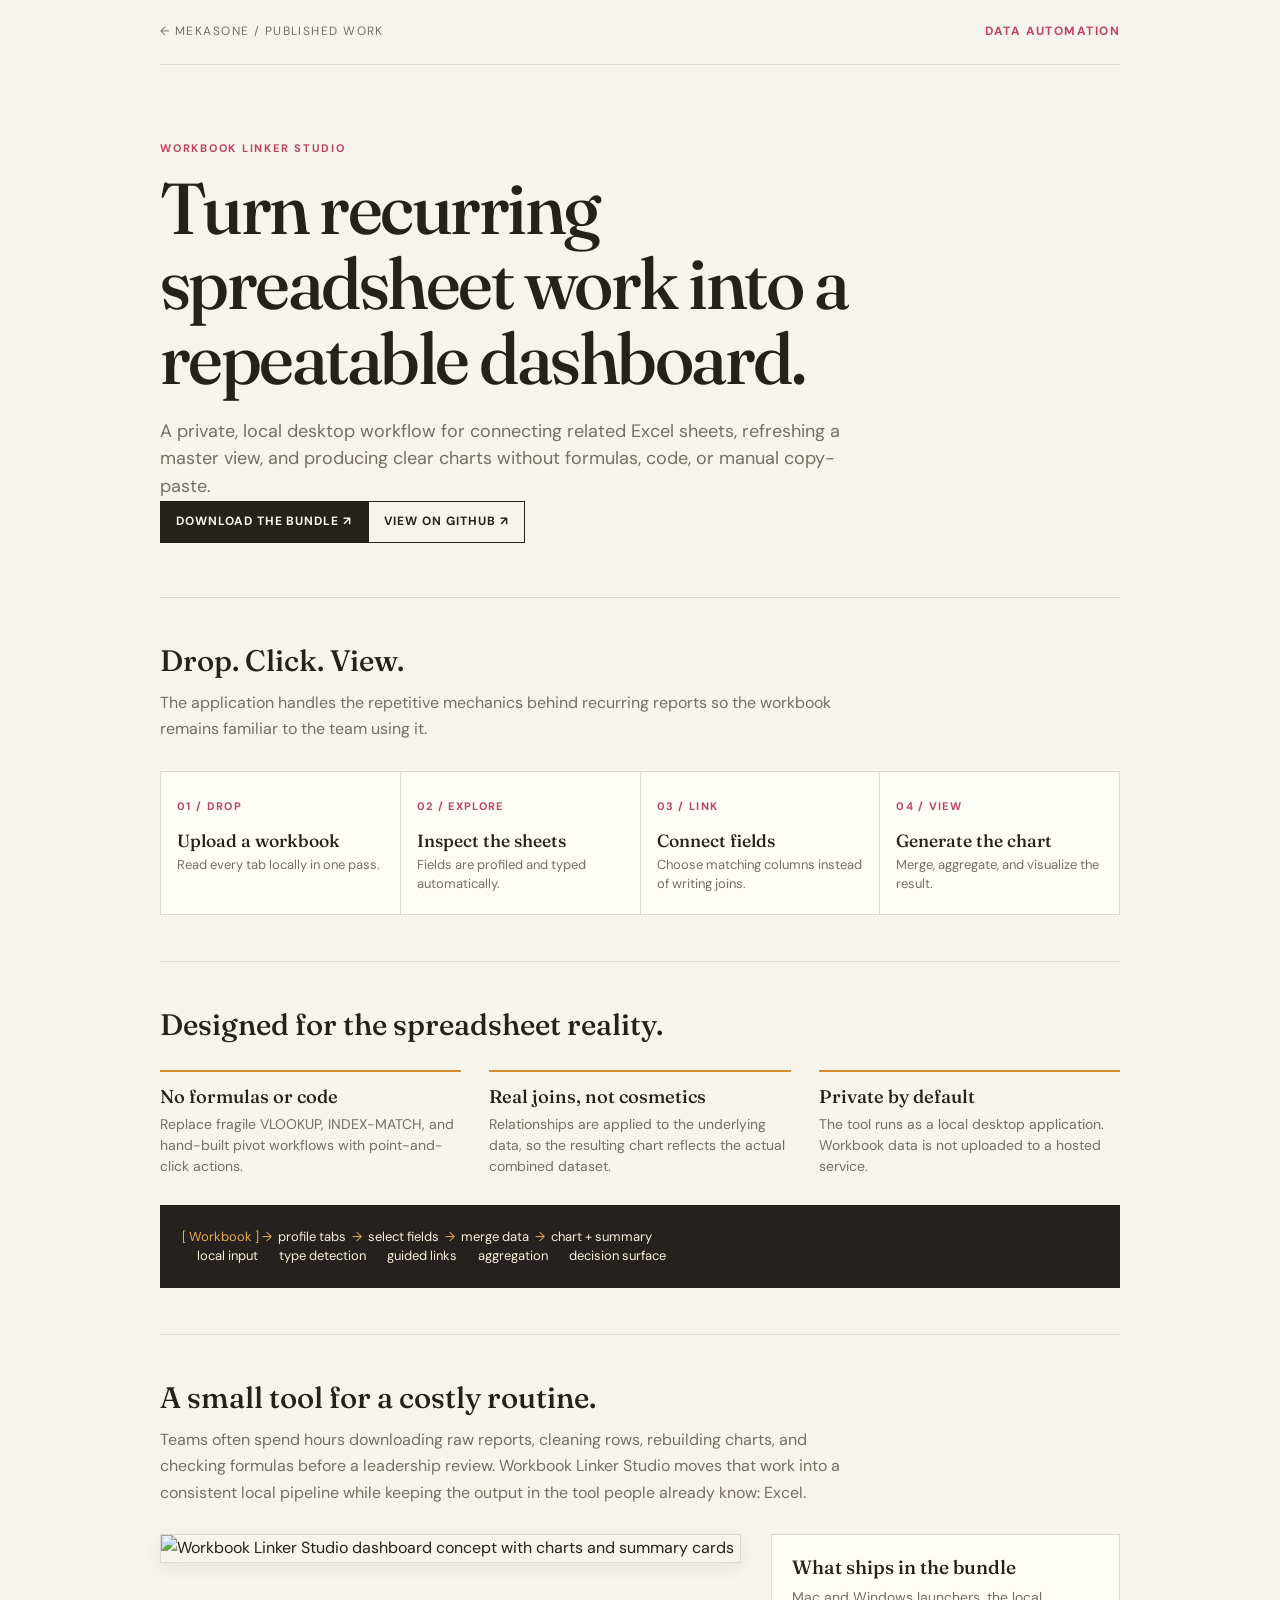
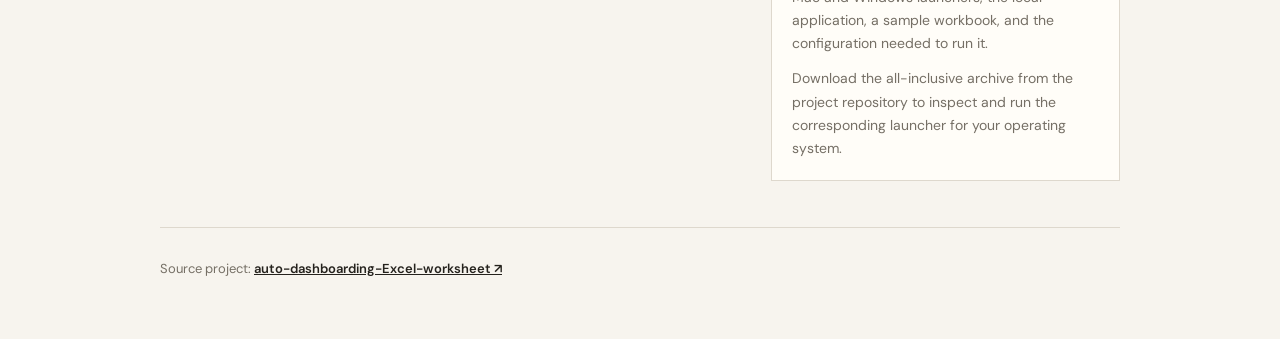
==== auto-dashboarding-excel-worksheet/index.html @ 6df6ed8c "Publish Workbook Linker Studio page" ====
<!DOCTYPE html>
<html lang="en">
<head>
<meta charset="UTF-8">
<meta name="viewport" content="width=device-width, initial-scale=1.0">
<title>Workbook Linker Studio — Auto Dashboarding</title>
<link rel="preconnect" href="https://fonts.googleapis.com">
<link rel="preconnect" href="https://fonts.gstatic.com" crossorigin>
<link href="https://fonts.googleapis.com/css2?family=Fraunces:opsz,wght@9..144,400;9..144,500;9..144,600&family=DM+Sans:wght@400;500;600;700&display=swap" rel="stylesheet">
<style>
:root{--paper:#f7f4ee;--ink:#25221d;--muted:#756f65;--line:#ded8cd;--accent:#bd4560;--gold:#d58b2b;--green:#48735e;--panel:#fffdf8;--code:#24211f}*{box-sizing:border-box;margin:0;padding:0}html{scroll-behavior:smooth}body{background:var(--paper);color:var(--ink);font:16px/1.65 'DM Sans',system-ui,sans-serif}a{color:inherit}.wrap{width:min(960px,calc(100% - 40px));margin:0 auto}.top{display:flex;justify-content:space-between;align-items:center;padding:22px 0;border-bottom:1px solid var(--line);font-size:12px;letter-spacing:.12em;text-transform:uppercase}.top a{text-decoration:none}.back{color:var(--muted)}.mark{color:var(--accent);font-weight:700}.hero{padding:74px 0 54px;border-bottom:1px solid var(--line)}.eyebrow{color:var(--accent);font-size:11px;font-weight:700;letter-spacing:.16em;text-transform:uppercase;margin-bottom:14px}.hero h1{max-width:740px;font:500 clamp(2.5rem,6vw,4.5rem)/1.04 Fraunces,serif;letter-spacing:-.035em}.hero .lead{max-width:690px;margin-top:22px;color:var(--muted);font-size:18px;line-height:1.55}..actions{display:flex;gap:12px;flex-wrap:wrap;margin-top:28px}.button{display:inline-flex;align-items:center;padding:10px 15px;border:1px solid var(--ink);font-size:12px;font-weight:700;letter-spacing:.08em;text-decoration:none;text-transform:uppercase}.button.primary{background:var(--ink);color:var(--paper)}.section{padding:46px 0;border-bottom:1px solid var(--line)}.section h2{font:500 1.85rem/1.15 Fraunces,serif;margin-bottom:12px}.section>p{max-width:700px;color:var(--muted)}.flow{display:grid;grid-template-columns:repeat(4,1fr);gap:1px;background:var(--line);margin-top:28px;border:1px solid var(--line)}.step{background:var(--panel);padding:20px 16px;min-height:142px}.num{color:var(--accent);font-size:11px;font-weight:700;letter-spacing:.12em}.step h3{font:500 1.1rem Fraunces,serif;margin:12px 0 5px}.step p{color:var(--muted);font-size:13px;line-height:1.45}.features{display:grid;grid-template-columns:repeat(3,1fr);gap:28px;margin-top:28px}.feature{border-top:2px solid var(--gold);padding-top:13px}.feature h3{font:500 1.15rem Fraunces,serif;margin-bottom:6px}.feature p{color:var(--muted);font-size:14px;line-height:1.5}.diagram{margin-top:28px;padding:22px;background:var(--code);color:#f9eeda;overflow:auto;font:13px/1.5 'DM Sans',sans-serif}.diagram .arrow{color:#e6a94e}.proof{display:grid;grid-template-columns:1.25fr .75fr;gap:30px;align-items:start;margin-top:28px}.proof img{display:block;width:100%;border:1px solid var(--line);box-shadow:0 5px 18px rgb(42 35 25 / .08)}.note{background:var(--panel);border:1px solid var(--line);padding:20px}.note h3{font:500 1.2rem Fraunces,serif;margin-bottom:7px}.note p{color:var(--muted);font-size:14px}.note p+p{margin-top:12px}.footer{padding:30px 0 60px;color:var(--muted);font-size:13px}.footer a{color:var(--ink);font-weight:600}@media(max-width:700px){.wrap{width:min(100% - 28px,960px)}.hero{padding:52px 0 40px}.flow,.features,.proof{grid-template-columns:1fr}.flow{background:transparent;border:0;gap:10px}.step{border:1px solid var(--line)}.proof{gap:18px}}
</style>
</head>
<body>
<div class="wrap">
<header class="top"><a class="back" href="/">← Mekasone / Published Work</a><span class="mark">Data Automation</span></header>
<main>
<section class="hero"><p class="eyebrow">Workbook Linker Studio</p><h1>Turn recurring spreadsheet work into a repeatable dashboard.</h1><p class="lead">A private, local desktop workflow for connecting related Excel sheets, refreshing a master view, and producing clear charts without formulas, code, or manual copy-paste.</p><div class="actions"><a class="button primary" href="https://github.com/mekasone/auto-dashboarding-Excel-worksheet/raw/refs/heads/main/workbook_linker_studio.tar.gz">Download the bundle ↗</a><a class="button" href="https://github.com/mekasone/auto-dashboarding-Excel-worksheet" target="_blank" rel="noopener">View on GitHub ↗</a></div></section>
<section class="section"><h2>Drop. Click. View.</h2><p>The application handles the repetitive mechanics behind recurring reports so the workbook remains familiar to the team using it.</p><div class="flow"><div class="step"><span class="num">01 / DROP</span><h3>Upload a workbook</h3><p>Read every tab locally in one pass.</p></div><div class="step"><span class="num">02 / EXPLORE</span><h3>Inspect the sheets</h3><p>Fields are profiled and typed automatically.</p></div><div class="step"><span class="num">03 / LINK</span><h3>Connect fields</h3><p>Choose matching columns instead of writing joins.</p></div><div class="step"><span class="num">04 / VIEW</span><h3>Generate the chart</h3><p>Merge, aggregate, and visualize the result.</p></div></div></section>
<section class="section"><h2>Designed for the spreadsheet reality.</h2><div class="features"><div class="feature"><h3>No formulas or code</h3><p>Replace fragile VLOOKUP, INDEX-MATCH, and hand-built pivot workflows with point-and-click actions.</p></div><div class="feature"><h3>Real joins, not cosmetics</h3><p>Relationships are applied to the underlying data, so the resulting chart reflects the actual combined dataset.</p></div><div class="feature"><h3>Private by default</h3><p>The tool runs as a local desktop application. Workbook data is not uploaded to a hosted service.</p></div></div><pre class="diagram"><span class="arrow">[ Workbook ]</span> <span class="arrow">→</span>  profile tabs  <span class="arrow">→</span>  select fields  <span class="arrow">→</span>  merge data  <span class="arrow">→</span>  chart + summary
     local input       type detection       guided links       aggregation       decision surface</pre></section>
<section class="section"><h2>A small tool for a costly routine.</h2><p>Teams often spend hours downloading raw reports, cleaning rows, rebuilding charts, and checking formulas before a leadership review. Workbook Linker Studio moves that work into a consistent local pipeline while keeping the output in the tool people already know: Excel.</p><div class="proof"><img src="https://github.com/user-attachments/assets/e25ebeee-d9e6-4858-861d-81fb4153e541" alt="Workbook Linker Studio dashboard concept with charts and summary cards"><div class="note"><h3>What ships in the bundle</h3><p>Mac and Windows launchers, the local application, a sample workbook, and the configuration needed to run it.</p><p>Download the all-inclusive archive from the project repository to inspect and run the corresponding launcher for your operating system.</p></div></div></section>
</main>
<footer class="footer">Source project: <a href="https://github.com/mekasone/auto-dashboarding-Excel-worksheet" target="_blank" rel="noopener">auto-dashboarding-Excel-worksheet ↗</a></footer>
</div>
</body>
</html>
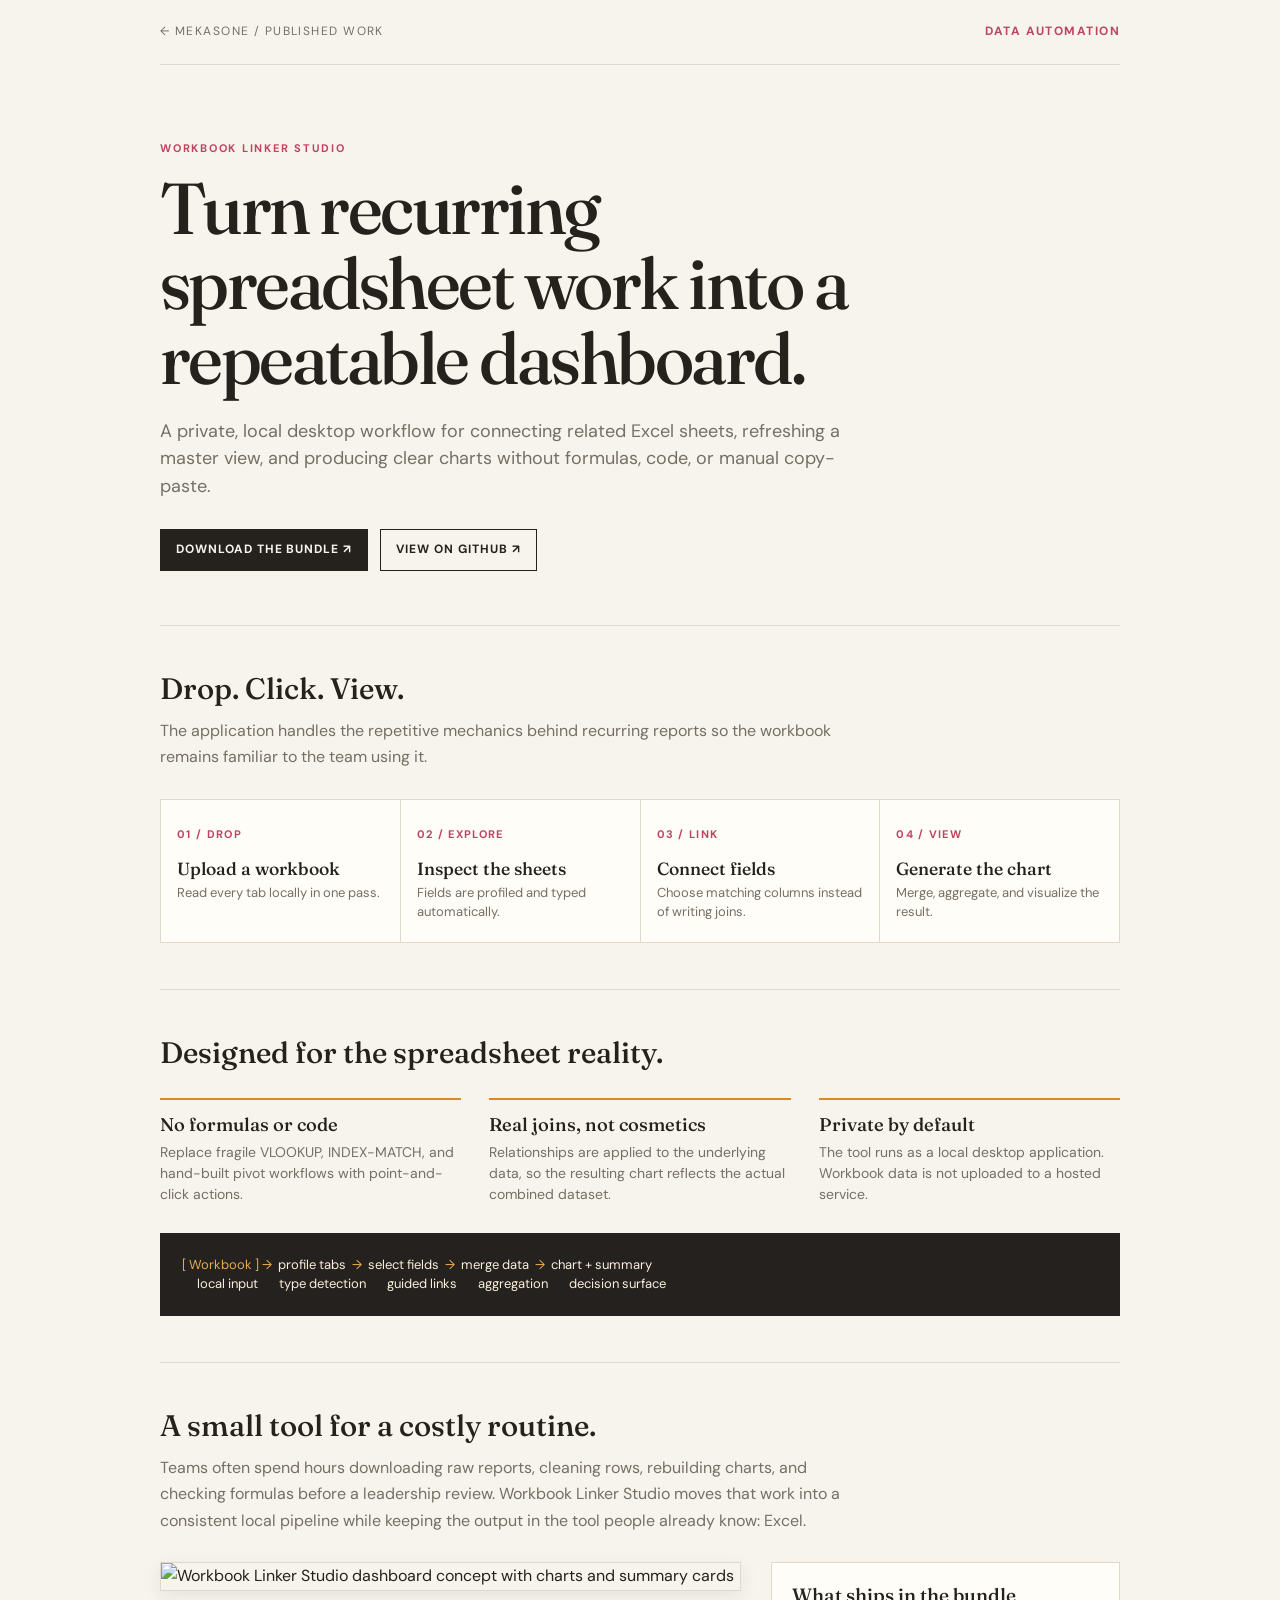
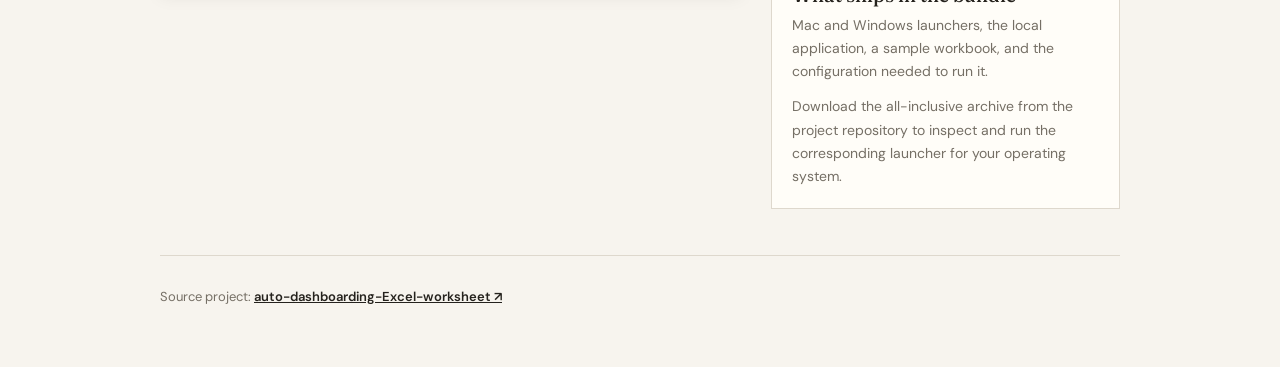
==== commit 20f2470b: "Fix Workbook Linker Studio page styles" ====
--- a/auto-dashboarding-excel-worksheet/index.html
+++ b/auto-dashboarding-excel-worksheet/index.html
@@ -8,7 +8,7 @@
 <link rel="preconnect" href="https://fonts.gstatic.com" crossorigin>
 <link href="https://fonts.googleapis.com/css2?family=Fraunces:opsz,wght@9..144,400;9..144,500;9..144,600&family=DM+Sans:wght@400;500;600;700&display=swap" rel="stylesheet">
 <style>
-:root{--paper:#f7f4ee;--ink:#25221d;--muted:#756f65;--line:#ded8cd;--accent:#bd4560;--gold:#d58b2b;--green:#48735e;--panel:#fffdf8;--code:#24211f}*{box-sizing:border-box;margin:0;padding:0}html{scroll-behavior:smooth}body{background:var(--paper);color:var(--ink);font:16px/1.65 'DM Sans',system-ui,sans-serif}a{color:inherit}.wrap{width:min(960px,calc(100% - 40px));margin:0 auto}.top{display:flex;justify-content:space-between;align-items:center;padding:22px 0;border-bottom:1px solid var(--line);font-size:12px;letter-spacing:.12em;text-transform:uppercase}.top a{text-decoration:none}.back{color:var(--muted)}.mark{color:var(--accent);font-weight:700}.hero{padding:74px 0 54px;border-bottom:1px solid var(--line)}.eyebrow{color:var(--accent);font-size:11px;font-weight:700;letter-spacing:.16em;text-transform:uppercase;margin-bottom:14px}.hero h1{max-width:740px;font:500 clamp(2.5rem,6vw,4.5rem)/1.04 Fraunces,serif;letter-spacing:-.035em}.hero .lead{max-width:690px;margin-top:22px;color:var(--muted);font-size:18px;line-height:1.55}..actions{display:flex;gap:12px;flex-wrap:wrap;margin-top:28px}.button{display:inline-flex;align-items:center;padding:10px 15px;border:1px solid var(--ink);font-size:12px;font-weight:700;letter-spacing:.08em;text-decoration:none;text-transform:uppercase}.button.primary{background:var(--ink);color:var(--paper)}.section{padding:46px 0;border-bottom:1px solid var(--line)}.section h2{font:500 1.85rem/1.15 Fraunces,serif;margin-bottom:12px}.section>p{max-width:700px;color:var(--muted)}.flow{display:grid;grid-template-columns:repeat(4,1fr);gap:1px;background:var(--line);margin-top:28px;border:1px solid var(--line)}.step{background:var(--panel);padding:20px 16px;min-height:142px}.num{color:var(--accent);font-size:11px;font-weight:700;letter-spacing:.12em}.step h3{font:500 1.1rem Fraunces,serif;margin:12px 0 5px}.step p{color:var(--muted);font-size:13px;line-height:1.45}.features{display:grid;grid-template-columns:repeat(3,1fr);gap:28px;margin-top:28px}.feature{border-top:2px solid var(--gold);padding-top:13px}.feature h3{font:500 1.15rem Fraunces,serif;margin-bottom:6px}.feature p{color:var(--muted);font-size:14px;line-height:1.5}.diagram{margin-top:28px;padding:22px;background:var(--code);color:#f9eeda;overflow:auto;font:13px/1.5 'DM Sans',sans-serif}.diagram .arrow{color:#e6a94e}.proof{display:grid;grid-template-columns:1.25fr .75fr;gap:30px;align-items:start;margin-top:28px}.proof img{display:block;width:100%;border:1px solid var(--line);box-shadow:0 5px 18px rgb(42 35 25 / .08)}.note{background:var(--panel);border:1px solid var(--line);padding:20px}.note h3{font:500 1.2rem Fraunces,serif;margin-bottom:7px}.note p{color:var(--muted);font-size:14px}.note p+p{margin-top:12px}.footer{padding:30px 0 60px;color:var(--muted);font-size:13px}.footer a{color:var(--ink);font-weight:600}@media(max-width:700px){.wrap{width:min(100% - 28px,960px)}.hero{padding:52px 0 40px}.flow,.features,.proof{grid-template-columns:1fr}.flow{background:transparent;border:0;gap:10px}.step{border:1px solid var(--line)}.proof{gap:18px}}
+:root{--paper:#f7f4ee;--ink:#25221d;--muted:#756f65;--line:#ded8cd;--accent:#bd4560;--gold:#d58b2b;--green:#48735e;--panel:#fffdf8;--code:#24211f}*{box-sizing:border-box;margin:0;padding:0}html{scroll-behavior:smooth}body{background:var(--paper);color:var(--ink);font:16px/1.65 'DM Sans',system-ui,sans-serif}a{color:inherit}.wrap{width:min(960px,calc(100% - 40px));margin:0 auto}.top{display:flex;justify-content:space-between;align-items:center;padding:22px 0;border-bottom:1px solid var(--line);font-size:12px;letter-spacing:.12em;text-transform:uppercase}.top a{text-decoration:none}.back{color:var(--muted)}.mark{color:var(--accent);font-weight:700}.hero{padding:74px 0 54px;border-bottom:1px solid var(--line)}.eyebrow{color:var(--accent);font-size:11px;font-weight:700;letter-spacing:.16em;text-transform:uppercase;margin-bottom:14px}.hero h1{max-width:740px;font:500 clamp(2.5rem,6vw,4.5rem)/1.04 Fraunces,serif;letter-spacing:-.035em}.hero .lead{max-width:690px;margin-top:22px;color:var(--muted);font-size:18px;line-height:1.55}.actions{display:flex;gap:12px;flex-wrap:wrap;margin-top:28px}.button{display:inline-flex;align-items:center;padding:10px 15px;border:1px solid var(--ink);font-size:12px;font-weight:700;letter-spacing:.08em;text-decoration:none;text-transform:uppercase}.button.primary{background:var(--ink);color:var(--paper)}.section{padding:46px 0;border-bottom:1px solid var(--line)}.section h2{font:500 1.85rem/1.15 Fraunces,serif;margin-bottom:12px}.section>p{max-width:700px;color:var(--muted)}.flow{display:grid;grid-template-columns:repeat(4,1fr);gap:1px;background:var(--line);margin-top:28px;border:1px solid var(--line)}.step{background:var(--panel);padding:20px 16px;min-height:142px}.num{color:var(--accent);font-size:11px;font-weight:700;letter-spacing:.12em}.step h3{font:500 1.1rem Fraunces,serif;margin:12px 0 5px}.step p{color:var(--muted);font-size:13px;line-height:1.45}.features{display:grid;grid-template-columns:repeat(3,1fr);gap:28px;margin-top:28px}.feature{border-top:2px solid var(--gold);padding-top:13px}.feature h3{font:500 1.15rem Fraunces,serif;margin-bottom:6px}.feature p{color:var(--muted);font-size:14px;line-height:1.5}.diagram{margin-top:28px;padding:22px;background:var(--code);color:#f9eeda;overflow:auto;font:13px/1.5 'DM Sans',sans-serif}.diagram .arrow{color:#e6a94e}.proof{display:grid;grid-template-columns:1.25fr .75fr;gap:30px;align-items:start;margin-top:28px}.proof img{display:block;width:100%;border:1px solid var(--line);box-shadow:0 5px 18px rgb(42 35 25 / .08)}.note{background:var(--panel);border:1px solid var(--line);padding:20px}.note h3{font:500 1.2rem Fraunces,serif;margin-bottom:7px}.note p{color:var(--muted);font-size:14px}.note p+p{margin-top:12px}.footer{padding:30px 0 60px;color:var(--muted);font-size:13px}.footer a{color:var(--ink);font-weight:600}@media(max-width:700px){.wrap{width:min(100% - 28px,960px)}.hero{padding:52px 0 40px}.flow,.features,.proof{grid-template-columns:1fr}.flow{background:transparent;border:0;gap:10px}.step{border:1px solid var(--line)}.proof{gap:18px}}
 </style>
 </head>
 <body>
